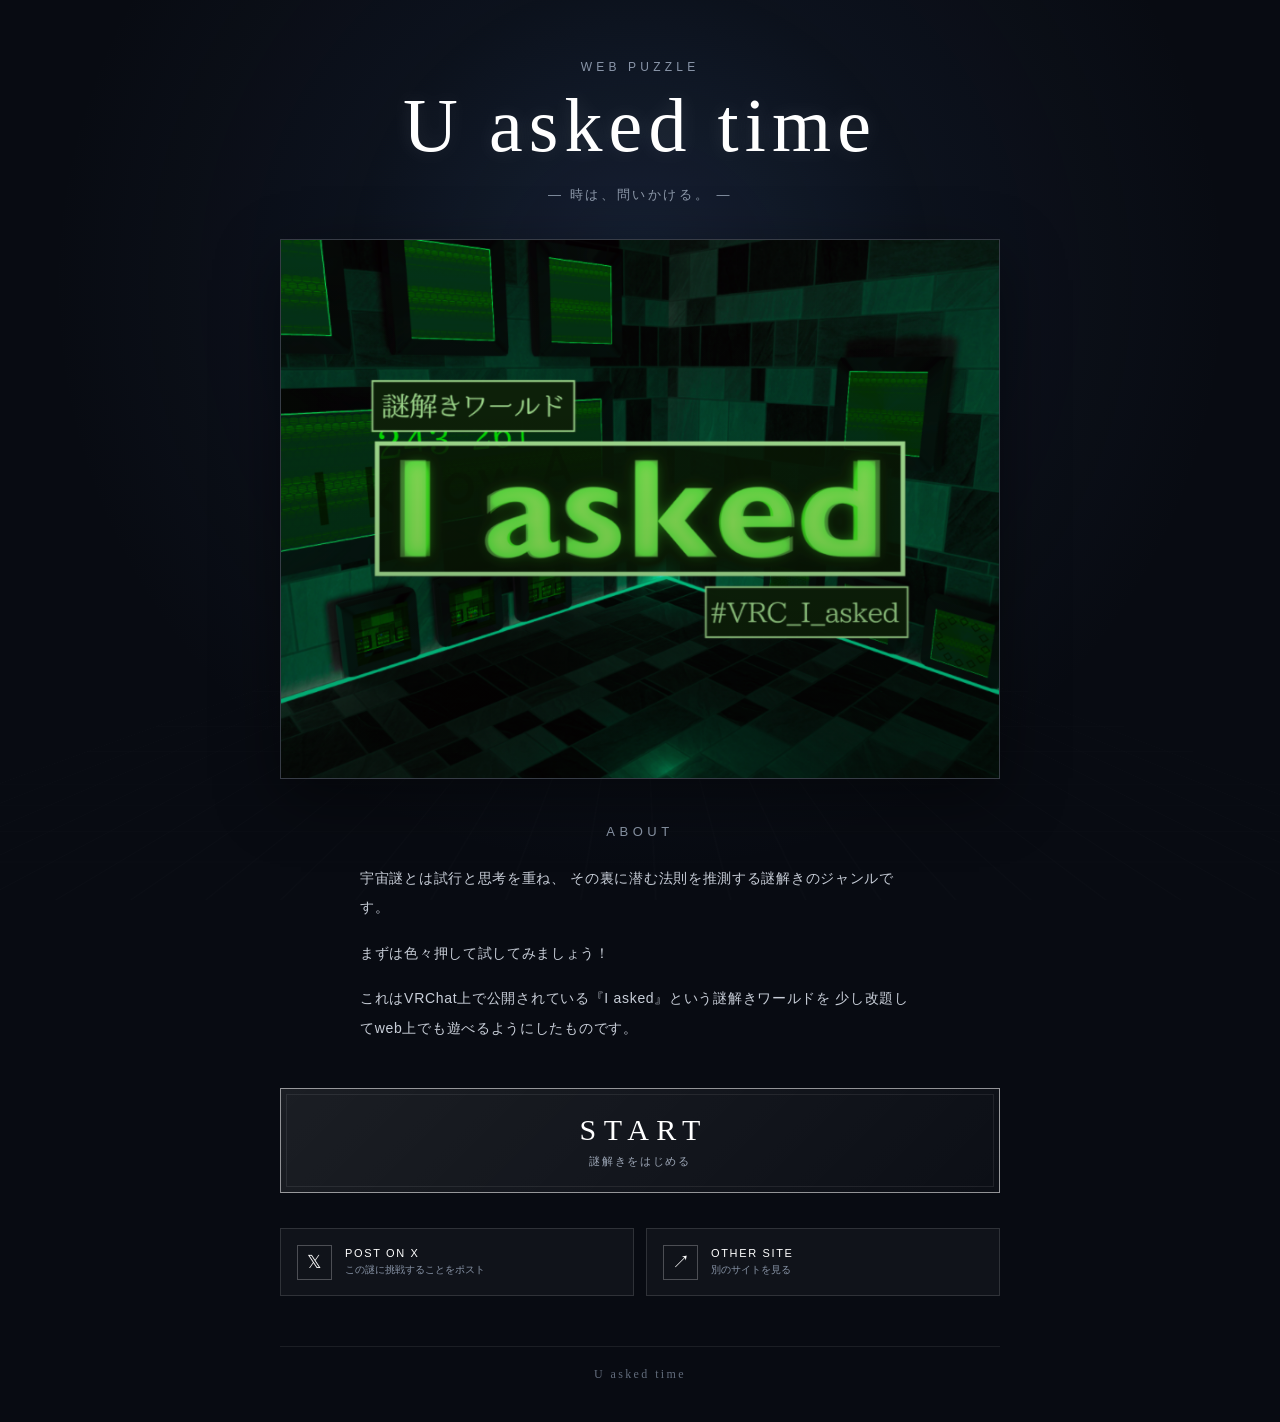
==== index.html @ 1a09ae26 "Add files via upload" ====
<!DOCTYPE html>
<html lang="ja">

<head>
    <meta charset="UTF-8">
    <meta name="viewport" content="width=device-width, initial-scale=1.0">

    <title>U asked time</title>

    <link rel="stylesheet" href="css/start.css">
</head>

<body>

    <!-- ============================================================
         START SCREEN
         ============================================================ -->

    <main class="start-screen">

        <!-- 背景の装飾 -->
        <div class="background-grid"></div>
        <div class="background-glow"></div>


        <!-- ========================================================
             メインコンテンツ
             ======================================================== -->

        <section class="start-container">


            <!-- ----------------------------------------------------
                 タイトル
                 ---------------------------------------------------- -->

            <header class="title-area">

                <p class="title-sub">
                    WEB PUZZLE
                </p>

                <h1>
                    U asked time
                </h1>

                <p class="title-line">
                    — 時は、問いかける。 —
                </p>

            </header>


            <!-- ----------------------------------------------------
                 メイン画像
                 ---------------------------------------------------- -->

            <div class="main-image">

                <img
                    src="images/title.png"
                    alt="U asked time メインビジュアル"
                >

            </div>


            <!-- ----------------------------------------------------
                 説明
                 ---------------------------------------------------- -->

            <section class="description">

                <h2>
                    ABOUT
                </h2>


                <p>
                    宇宙謎とは試行と思考を重ね、
                    その裏に潜む法則を推測する謎解きのジャンルです。
                </p>

                <p>
                    まずは色々押して試してみましょう！
                </p>
                <p>
                    これはVRChat上で公開されている『I asked』という謎解きワールドを
                    少し改題してweb上でも遊べるようにしたものです。
                </p>

            </section>


            <!-- ----------------------------------------------------
                 START BUTTON
                 ---------------------------------------------------- -->

            <section class="start-area">

                <a
                    class="start-button"
                    href="game.html"
                >
                    <span class="start-button-main">
                        START
                    </span>

                    <span class="start-button-sub">
                        謎解きをはじめる
                    </span>

                </a>

            </section>


            <!-- ----------------------------------------------------
                 SNS / LINKS
                 ---------------------------------------------------- -->

            <section class="links-area">

                <!-- X -->
                <a
                    class="link-button x-button"
                    href="https://twitter.com/intent/tweet?text=%E3%80%8CU%20asked%20time%E3%80%8D%E3%81%AB%E6%8C%91%E6%88%A6%E3%81%97%E3%81%BE%E3%81%99%EF%BC%81%0A%23Uaskedtime"
                    target="_blank"
                    rel="noopener noreferrer"
                >
                    <span class="link-icon">𝕏</span>

                    <span>
                        <strong>POST ON X</strong>
                        <small>この謎に挑戦することをポスト</small>
                    </span>

                </a>


                <!-- 別サイト -->
                <a
                    class="link-button external-button"
                    href="https://yuarika.github.io/"
                    target="_blank"
                    rel="noopener noreferrer"
                >
                    <span class="link-icon">↗</span>

                    <span>
                        <strong>OTHER SITE</strong>
                        <small>別のサイトを見る</small>
                    </span>

                </a>

            </section>


            <!-- ----------------------------------------------------
                 FOOTER
                 ---------------------------------------------------- -->

            <footer class="start-footer">

                <p>
                    U asked time
                </p>

            </footer>

        </section>

    </main>


</body>
</html>
---- css/start.css ----
/* ============================================================
   U asked time
   START SCREEN
   ============================================================ */


/* ============================================================
   基本設定
   ============================================================ */

* {
    box-sizing: border-box;
}

html,
body {
    margin: 0;
    padding: 0;

    width: 100%;
    min-height: 100%;

    font-family:
        "Noto Sans JP",
        "Yu Gothic",
        "Hiragino Kaku Gothic ProN",
        sans-serif;

    background: #080b12;
    color: #ffffff;
}


body {
    min-height: 100vh;
}


/* ============================================================
   START SCREEN
   ============================================================ */

.start-screen {

    position: relative;

    min-height: 100vh;

    overflow: hidden;

    display: flex;
    justify-content: center;

    padding: 60px 20px 40px;

    background:
        radial-gradient(
            circle at 50% 20%,
            rgba(60, 90, 140, 0.18),
            transparent 45%
        ),
        #080b12;
}


/* ============================================================
   背景グリッド
   ============================================================ */

.background-grid {

    position: fixed;

    inset: 0;

    pointer-events: none;

    opacity: 0.12;

    background-image:
        linear-gradient(
            rgba(255,255,255,0.08) 1px,
            transparent 1px
        ),
        linear-gradient(
            90deg,
            rgba(255,255,255,0.08) 1px,
            transparent 1px
        );

    background-size: 50px 50px;

    transform:
        perspective(500px)
        rotateX(55deg)
        scale(1.5);

    transform-origin: center bottom;
}


/* ============================================================
   背景グロー
   ============================================================ */

.background-glow {

    position: fixed;

    width: 600px;
    height: 600px;

    left: 50%;
    top: 30%;

    transform: translate(-50%, -50%);

    border-radius: 50%;

    background:
        radial-gradient(
            circle,
            rgba(80, 130, 200, 0.08),
            transparent 70%
        );

    pointer-events: none;
}


/* ============================================================
   コンテナ
   ============================================================ */

.start-container {

    position: relative;

    z-index: 1;

    width: 100%;
    max-width: 720px;

    margin: auto;

    text-align: center;
}


/* ============================================================
   TITLE
   ============================================================ */

.title-area {

    margin-bottom: 35px;
}


.title-sub {

    margin: 0 0 10px;

    font-size: 12px;

    letter-spacing: 0.35em;

    color: #8995a8;
}


.title-area h1 {

    margin: 0;

    font-family:
        "Times New Roman",
        "Yu Mincho",
        "Hiragino Mincho ProN",
        serif;

    font-size: clamp(42px, 9vw, 76px);

    font-weight: 400;

    letter-spacing: 0.08em;

    line-height: 1.1;

    color: #ffffff;

    text-shadow:
        0 0 20px rgba(255,255,255,0.12);
}


.title-line {

    margin: 18px 0 0;

    font-size: 13px;

    letter-spacing: 0.2em;

    color: #8d99aa;
}


/* ============================================================
   MAIN IMAGE
   ============================================================ */

.main-image {

    position: relative;

    width: 100%;

    margin: 0 auto 45px;

    overflow: hidden;

    border: 1px solid rgba(255,255,255,0.16);

    background: #111722;

    box-shadow:
        0 20px 60px rgba(0,0,0,0.45);
}


.main-image::after {

    content: "";

    position: absolute;

    inset: 0;

    pointer-events: none;

    background:
        linear-gradient(
            180deg,
            rgba(0,0,0,0.05),
            rgba(0,0,0,0.35)
        );
}


.main-image img {

    display: block;

    width: 100%;

    height: auto;

    min-height: 260px;

    object-fit: cover;
}


/* ============================================================
   DESCRIPTION
   ============================================================ */

.description {

    max-width: 600px;

    margin: 0 auto 45px;

    padding: 0 20px;

    text-align: left;
}


.description h2 {

    margin: 0 0 25px;

    text-align: center;

    font-size: 13px;

    font-weight: 500;

    letter-spacing: 0.35em;

    color: #8d99aa;
}


.description p {

    margin: 0 0 16px;

    font-size: 14px;

    line-height: 2.1;

    letter-spacing: 0.05em;

    color: #c8ced8;
}


.description p:last-child {

    margin-bottom: 0;
}


/* ============================================================
   START AREA
   ============================================================ */

.start-area {

    margin-bottom: 35px;
}


/* ============================================================
   START BUTTON
   ============================================================ */

.start-button {

    position: relative;

    display: flex;

    flex-direction: column;

    align-items: center;
    justify-content: center;

    width: 100%;

    min-height: 105px;

    padding: 20px;

    text-decoration: none;

    border: 1px solid rgba(255,255,255,0.55);

    background:
        linear-gradient(
            135deg,
            rgba(255,255,255,0.08),
            rgba(255,255,255,0.02)
        );

    color: #ffffff;

    transition:
        background 0.25s ease,
        border-color 0.25s ease,
        transform 0.25s ease,
        box-shadow 0.25s ease;
}


.start-button::before {

    content: "";

    position: absolute;

    inset: 5px;

    border: 1px solid rgba(255,255,255,0.08);

    pointer-events: none;
}


.start-button:hover {

    transform: translateY(-3px);

    border-color: #ffffff;

    background:
        linear-gradient(
            135deg,
            rgba(255,255,255,0.14),
            rgba(255,255,255,0.04)
        );

    box-shadow:
        0 10px 35px rgba(0,0,0,0.35);
}


.start-button:active {

    transform: translateY(0);
}


.start-button-main {

    font-family:
        "Times New Roman",
        serif;

    font-size: 30px;

    letter-spacing: 0.25em;

    margin-left: 0.25em;
}


.start-button-sub {

    margin-top: 7px;

    font-size: 11px;

    letter-spacing: 0.15em;

    color: #9da7b7;
}


/* ============================================================
   LINKS
   ============================================================ */

.links-area {

    display: grid;

    grid-template-columns: 1fr 1fr;

    gap: 12px;

    width: 100%;
}


/* ============================================================
   LINK BUTTON
   ============================================================ */

.link-button {

    display: flex;

    align-items: center;

    gap: 13px;

    min-height: 68px;

    padding: 12px 16px;

    text-decoration: none;

    text-align: left;

    border: 1px solid rgba(255,255,255,0.13);

    background: rgba(255,255,255,0.035);

    color: #ffffff;

    transition:
        background 0.2s ease,
        border-color 0.2s ease,
        transform 0.2s ease;
}


.link-button:hover {

    transform: translateY(-2px);

    background: rgba(255,255,255,0.07);

    border-color: rgba(255,255,255,0.35);
}


/* ============================================================
   LINK ICON
   ============================================================ */

.link-icon {

    display: flex;

    align-items: center;
    justify-content: center;

    flex-shrink: 0;

    width: 35px;
    height: 35px;

    border: 1px solid rgba(255,255,255,0.25);

    font-size: 18px;

    color: #ffffff;
}


/* ============================================================
   LINK TEXT
   ============================================================ */

.link-button strong {

    display: block;

    margin-bottom: 4px;

    font-size: 11px;

    font-weight: 500;

    letter-spacing: 0.15em;
}


.link-button small {

    display: block;

    font-size: 10px;

    color: #8995a8;

    line-height: 1.4;
}


/* ============================================================
   FOOTER
   ============================================================ */

.start-footer {

    margin-top: 50px;

    padding-top: 20px;

    border-top: 1px solid rgba(255,255,255,0.08);
}


.start-footer p {

    margin: 0;

    font-family:
        "Times New Roman",
        serif;

    font-size: 12px;

    letter-spacing: 0.2em;

    color: #626c7c;
}


/* ============================================================
   MOBILE
   ============================================================ */

@media (max-width: 600px) {

    .start-screen {

        padding:
            40px 15px 30px;
    }


    .title-area {

        margin-bottom: 25px;
    }


    .title-area h1 {

        font-size: 42px;

        letter-spacing: 0.04em;
    }


    .title-line {

        font-size: 11px;

        letter-spacing: 0.12em;
    }


    .main-image {

        margin-bottom: 35px;
    }


    .main-image img {

        min-height: 200px;
    }


    .description {

        padding: 0 10px;

        margin-bottom: 35px;
    }


    .description p {

        font-size: 13px;

        line-height: 1.9;
    }


    .start-button {

        min-height: 95px;
    }


    .links-area {

        grid-template-columns: 1fr;

        gap: 10px;
    }

}
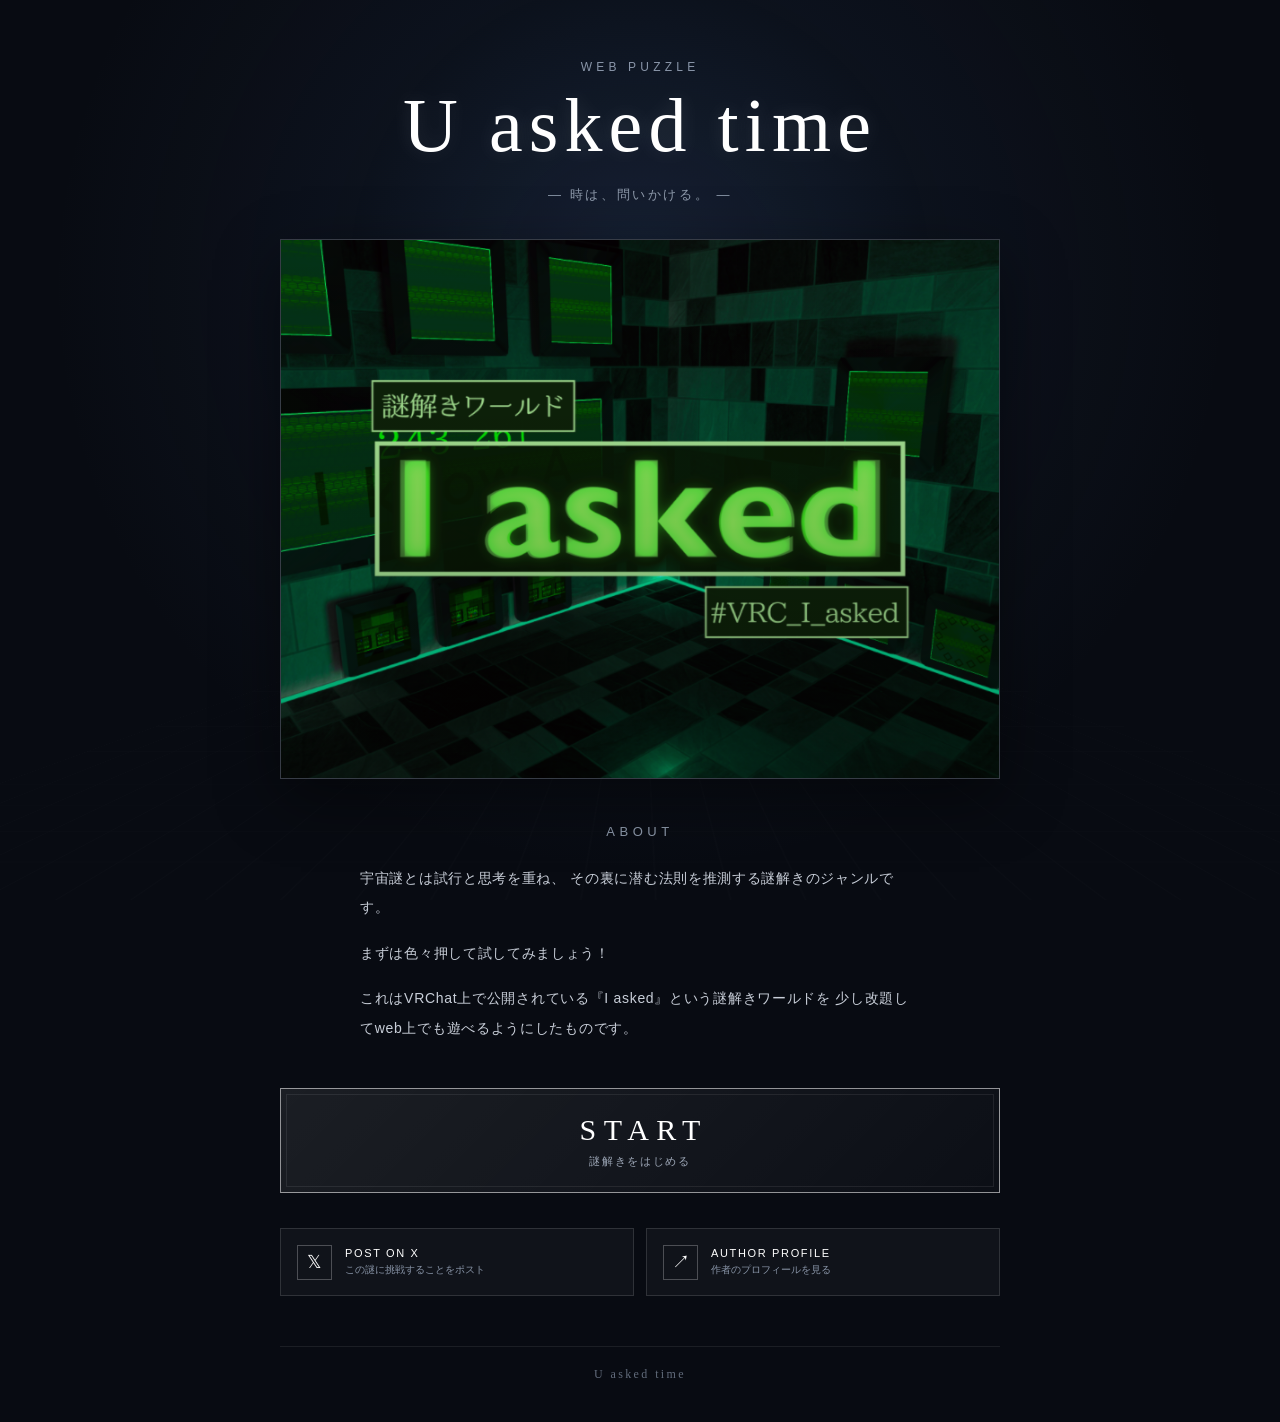
==== commit a0d20d5d: "Update index.html" ====
--- a/index.html
+++ b/index.html
@@ -1,3 +1,4 @@
+
 <!DOCTYPE html>
 <html lang="ja">
 
@@ -84,6 +85,7 @@
                 <p>
                     まずは色々押して試してみましょう！
                 </p>
+
                 <p>
                     これはVRChat上で公開されている『I asked』という謎解きワールドを
                     少し改題してweb上でも遊べるようにしたものです。
@@ -121,38 +123,56 @@
 
             <section class="links-area">
 
+
                 <!-- X -->
                 <a
                     class="link-button x-button"
-                    href="https://twitter.com/intent/tweet?text=%E3%80%8CU%20asked%20time%E3%80%8D%E3%81%AB%E6%8C%91%E6%88%A6%E3%81%97%E3%81%BE%E3%81%99%EF%BC%81%0A%23Uaskedtime"
+                    href="https://twitter.com/intent/tweet?text=%23%E5%AE%87%E5%AE%99%E8%AC%8E%20%23U_asked%0A%E5%AE%87%E5%AE%99%E8%AC%8E%E3%80%8CU%20asked%20time%E3%80%8D%E3%81%AB%E6%8C%91%E6%88%A6%E3%81%97%E3%81%BE%E3%81%99%EF%BC%81%0Ahttps%3A%2F%2Fyuarika.github.io%2FI_asked_Web%2F"
                     target="_blank"
                     rel="noopener noreferrer"
                 >
-                    <span class="link-icon">𝕏</span>
+
+                    <span class="link-icon">
+                        𝕏
+                    </span>
 
                     <span>
-                        <strong>POST ON X</strong>
-                        <small>この謎に挑戦することをポスト</small>
+                        <strong>
+                            POST ON X
+                        </strong>
+
+                        <small>
+                            この謎に挑戦することをポスト
+                        </small>
                     </span>
 
                 </a>
 
 
-                <!-- 別サイト -->
+                <!-- 作者プロフィール -->
                 <a
                     class="link-button external-button"
-                    href="https://yuarika.github.io/"
+                    href="https://yuarika.github.io/Yuarika_Profile/"
                     target="_blank"
                     rel="noopener noreferrer"
                 >
-                    <span class="link-icon">↗</span>
+
+                    <span class="link-icon">
+                        ↗
+                    </span>
 
                     <span>
-                        <strong>OTHER SITE</strong>
-                        <small>別のサイトを見る</small>
+                        <strong>
+                            AUTHOR PROFILE
+                        </strong>
+
+                        <small>
+                            作者のプロフィールを見る
+                        </small>
                     </span>
 
                 </a>
+
 
             </section>
 
@@ -175,4 +195,4 @@
 
 
 </body>
-</html>+</html>
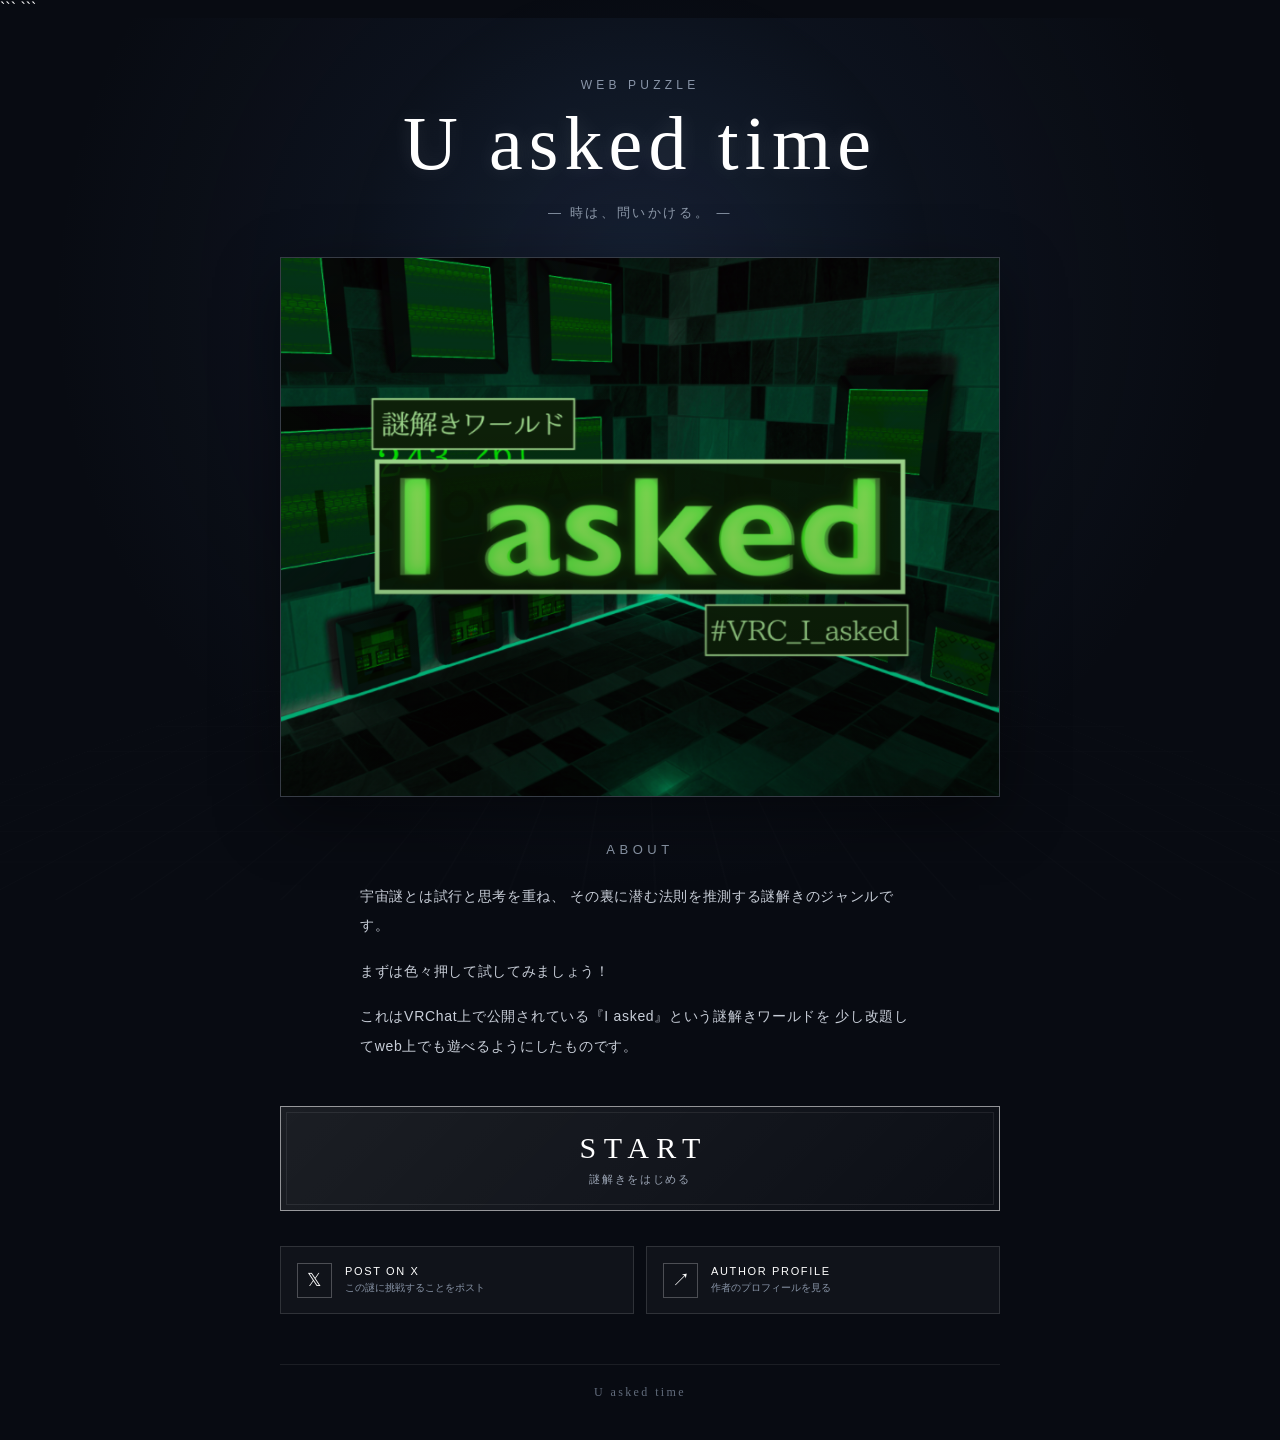
==== commit 77b0a3c3: "Update index.html" ====
--- a/index.html
+++ b/index.html
@@ -1,198 +1,274 @@
-
 <!DOCTYPE html>
+
 <html lang="ja">
 
 <head>
     <meta charset="UTF-8">
     <meta name="viewport" content="width=device-width, initial-scale=1.0">
 
-    <title>U asked time</title>
-
-    <link rel="stylesheet" href="css/start.css">
+<title>U asked time</title>
+
+<!-- ============================================================
+     SEO
+     ============================================================ -->
+
+<meta
+    name="description"
+    content="宇宙謎「U asked time」― 時は、問いかける。"
+>
+
+<!-- ============================================================
+     OGP
+     Xなどでリンクを共有したときに表示される情報
+     ============================================================ -->
+
+<meta property="og:type" content="website">
+
+<meta
+    property="og:title"
+    content="U asked time"
+>
+
+<meta
+    property="og:description"
+    content="宇宙謎「U asked time」に挑戦しよう。"
+>
+
+<meta
+    property="og:url"
+    content="https://yuarika.github.io/I_asked_Web/"
+>
+
+<meta
+    property="og:image"
+    content="https://yuarika.github.io/I_asked_Web/images/title.png"
+>
+
+<!-- ============================================================
+     X Card
+     ============================================================ -->
+
+<meta
+    name="twitter:card"
+    content="summary_large_image"
+>
+
+<meta
+    name="twitter:title"
+    content="U asked time"
+>
+
+<meta
+    name="twitter:description"
+    content="宇宙謎「U asked time」に挑戦しよう。"
+>
+
+<meta
+    name="twitter:image"
+    content="https://yuarika.github.io/I_asked_Web/images/title.png"
+>
+
+<!-- ============================================================
+     CSS
+     ============================================================ -->
+
+<link rel="stylesheet" href="css/start.css">
+```
+
 </head>
 
 <body>
 
-    <!-- ============================================================
-         START SCREEN
-         ============================================================ -->
-
-    <main class="start-screen">
-
-        <!-- 背景の装飾 -->
-        <div class="background-grid"></div>
-        <div class="background-glow"></div>
-
-
-        <!-- ========================================================
-             メインコンテンツ
-             ======================================================== -->
-
-        <section class="start-container">
-
-
-            <!-- ----------------------------------------------------
-                 タイトル
-                 ---------------------------------------------------- -->
-
-            <header class="title-area">
-
-                <p class="title-sub">
-                    WEB PUZZLE
-                </p>
-
-                <h1>
-                    U asked time
-                </h1>
-
-                <p class="title-line">
-                    — 時は、問いかける。 —
-                </p>
-
-            </header>
-
-
-            <!-- ----------------------------------------------------
-                 メイン画像
-                 ---------------------------------------------------- -->
-
-            <div class="main-image">
-
-                <img
-                    src="images/title.png"
-                    alt="U asked time メインビジュアル"
-                >
-
-            </div>
-
-
-            <!-- ----------------------------------------------------
-                 説明
-                 ---------------------------------------------------- -->
-
-            <section class="description">
-
-                <h2>
-                    ABOUT
-                </h2>
-
-
-                <p>
-                    宇宙謎とは試行と思考を重ね、
-                    その裏に潜む法則を推測する謎解きのジャンルです。
-                </p>
-
-                <p>
-                    まずは色々押して試してみましょう！
-                </p>
-
-                <p>
-                    これはVRChat上で公開されている『I asked』という謎解きワールドを
-                    少し改題してweb上でも遊べるようにしたものです。
-                </p>
-
-            </section>
-
-
-            <!-- ----------------------------------------------------
-                 START BUTTON
-                 ---------------------------------------------------- -->
-
-            <section class="start-area">
-
-                <a
-                    class="start-button"
-                    href="game.html"
-                >
-                    <span class="start-button-main">
-                        START
-                    </span>
-
-                    <span class="start-button-sub">
-                        謎解きをはじめる
-                    </span>
-
-                </a>
-
-            </section>
-
-
-            <!-- ----------------------------------------------------
-                 SNS / LINKS
-                 ---------------------------------------------------- -->
-
-            <section class="links-area">
-
-
-                <!-- X -->
-                <a
-                    class="link-button x-button"
-                    href="https://twitter.com/intent/tweet?text=%23%E5%AE%87%E5%AE%99%E8%AC%8E%20%23U_asked%0A%E5%AE%87%E5%AE%99%E8%AC%8E%E3%80%8CU%20asked%20time%E3%80%8D%E3%81%AB%E6%8C%91%E6%88%A6%E3%81%97%E3%81%BE%E3%81%99%EF%BC%81%0Ahttps%3A%2F%2Fyuarika.github.io%2FI_asked_Web%2F"
-                    target="_blank"
-                    rel="noopener noreferrer"
-                >
-
-                    <span class="link-icon">
-                        𝕏
-                    </span>
-
-                    <span>
-                        <strong>
-                            POST ON X
-                        </strong>
-
-                        <small>
-                            この謎に挑戦することをポスト
-                        </small>
-                    </span>
-
-                </a>
-
-
-                <!-- 作者プロフィール -->
-                <a
-                    class="link-button external-button"
-                    href="https://yuarika.github.io/Yuarika_Profile/"
-                    target="_blank"
-                    rel="noopener noreferrer"
-                >
-
-                    <span class="link-icon">
-                        ↗
-                    </span>
-
-                    <span>
-                        <strong>
-                            AUTHOR PROFILE
-                        </strong>
-
-                        <small>
-                            作者のプロフィールを見る
-                        </small>
-                    </span>
-
-                </a>
-
-
-            </section>
-
-
-            <!-- ----------------------------------------------------
-                 FOOTER
-                 ---------------------------------------------------- -->
-
-            <footer class="start-footer">
-
-                <p>
-                    U asked time
-                </p>
-
-            </footer>
+```
+<!-- ============================================================
+     START SCREEN
+     ============================================================ -->
+
+<main class="start-screen">
+
+    <!-- 背景の装飾 -->
+    <div class="background-grid"></div>
+    <div class="background-glow"></div>
+
+
+    <!-- ========================================================
+         START CONTENT
+         ======================================================== -->
+
+    <section class="start-container">
+
+
+        <!-- ====================================================
+             TITLE
+             ==================================================== -->
+
+        <header class="title-area">
+
+            <p class="title-sub">
+                WEB PUZZLE
+            </p>
+
+            <h1>
+                U asked time
+            </h1>
+
+            <p class="title-line">
+                — 時は、問いかける。 —
+            </p>
+
+        </header>
+
+
+        <!-- ====================================================
+             MAIN IMAGE
+             ==================================================== -->
+
+        <div class="main-image">
+
+            <img
+                src="images/title.png"
+                alt="U asked time メインビジュアル"
+            >
+
+        </div>
+
+
+        <!-- ====================================================
+             ABOUT
+             ==================================================== -->
+
+        <section class="description">
+
+            <h2>
+                ABOUT
+            </h2>
+
+            <p>
+                宇宙謎とは試行と思考を重ね、
+                その裏に潜む法則を推測する謎解きのジャンルです。
+            </p>
+
+            <p>
+                まずは色々押して試してみましょう！
+            </p>
+
+            <p>
+                これはVRChat上で公開されている『I asked』という謎解きワールドを
+                少し改題してweb上でも遊べるようにしたものです。
+            </p>
 
         </section>
 
-    </main>
-
-
+
+        <!-- ====================================================
+             START BUTTON
+             ==================================================== -->
+
+        <section class="start-area">
+
+            <a
+                class="start-button"
+                href="game.html"
+            >
+
+                <span class="start-button-main">
+                    START
+                </span>
+
+                <span class="start-button-sub">
+                    謎解きをはじめる
+                </span>
+
+            </a>
+
+        </section>
+
+
+        <!-- ====================================================
+             EXTERNAL LINKS
+             ==================================================== -->
+
+        <section class="links-area">
+
+
+            <!-- =================================================
+                 X POST
+                 ================================================= -->
+
+            <a
+                class="link-button x-button"
+                href="https://twitter.com/intent/tweet?text=%23%E5%AE%87%E5%AE%99%E8%AC%8E%20%23U_asked%0A%E5%AE%87%E5%AE%99%E8%AC%8E%E3%80%8CU%20asked%20time%E3%80%8D%E3%81%AB%E6%8C%91%E6%88%A6%E3%81%97%E3%81%BE%E3%81%99%EF%BC%81&url=https%3A%2F%2Fyuarika.github.io%2FI_asked_Web%2F"
+                target="_blank"
+                rel="noopener noreferrer"
+            >
+
+                <span class="link-icon">
+                    𝕏
+                </span>
+
+                <span>
+
+                    <strong>
+                        POST ON X
+                    </strong>
+
+                    <small>
+                        この謎に挑戦することをポスト
+                    </small>
+
+                </span>
+
+            </a>
+
+
+            <!-- =================================================
+                 AUTHOR PROFILE
+                 ================================================= -->
+
+            <a
+                class="link-button external-button"
+                href="https://yuarika.github.io/Yuarika_Profile/"
+                target="_blank"
+                rel="noopener noreferrer"
+            >
+
+                <span class="link-icon">
+                    ↗
+                </span>
+
+                <span>
+
+                    <strong>
+                        AUTHOR PROFILE
+                    </strong>
+
+                    <small>
+                        作者のプロフィールを見る
+                    </small>
+
+                </span>
+
+            </a>
+
+        </section>
+
+
+        <!-- ====================================================
+             FOOTER
+             ==================================================== -->
+
+        <footer class="start-footer">
+
+            <p>
+                U asked time
+            </p>
+
+        </footer>
+
+
+    </section>
+
+</main>
 </body>
+
 </html>
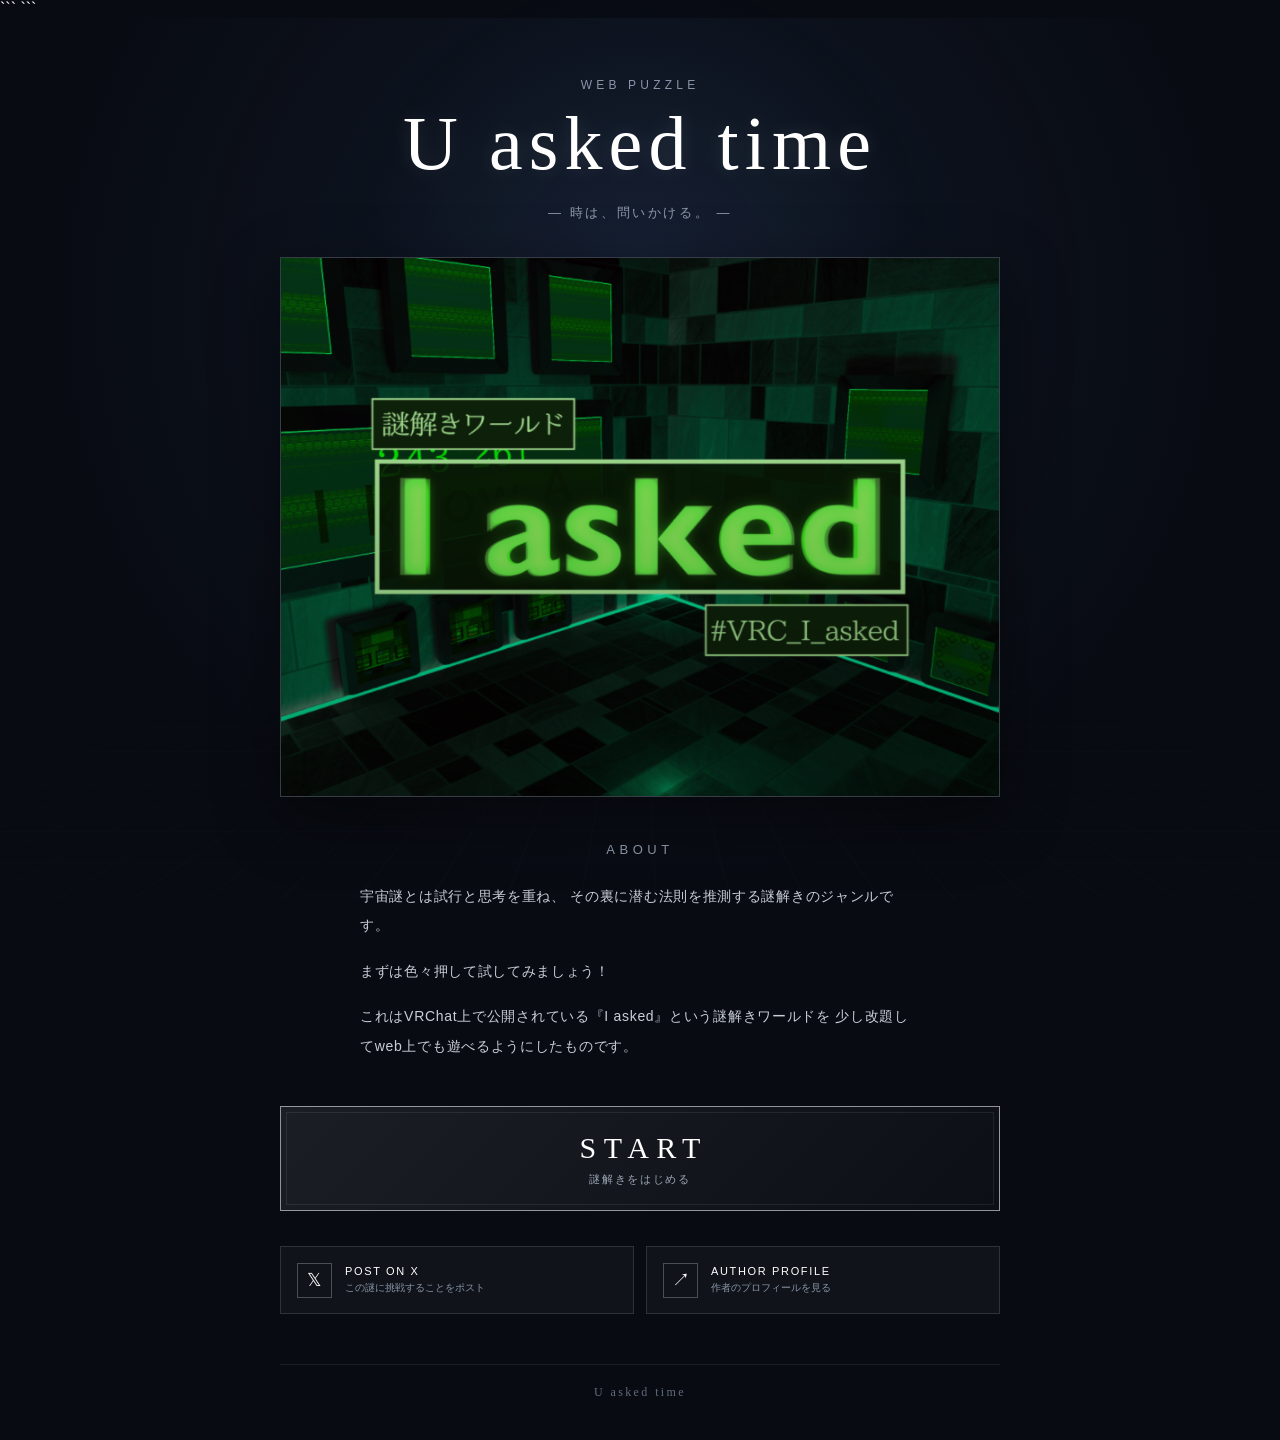
==== commit 79f1d3f3: "Update index.html" ====
--- a/index.html
+++ b/index.html
@@ -33,15 +33,11 @@
     property="og:description"
     content="宇宙謎「U asked time」に挑戦しよう。"
 >
-
-<meta
-    property="og:url"
-    content="https://yuarika.github.io/I_asked_Web/"
->
+<meta property="og:url" content="https://yuarika.github.io/U_asked_time/">
 
 <meta
     property="og:image"
-    content="https://yuarika.github.io/I_asked_Web/images/title.png"
+    content="https://yuarika.github.io/U_asked_time/images/title.png"
 >
 
 <!-- ============================================================
@@ -65,7 +61,7 @@
 
 <meta
     name="twitter:image"
-    content="https://yuarika.github.io/I_asked_Web/images/title.png"
+    content="https://yuarika.github.io/U_asked_time/images/title.png"
 >
 
 <!-- ============================================================
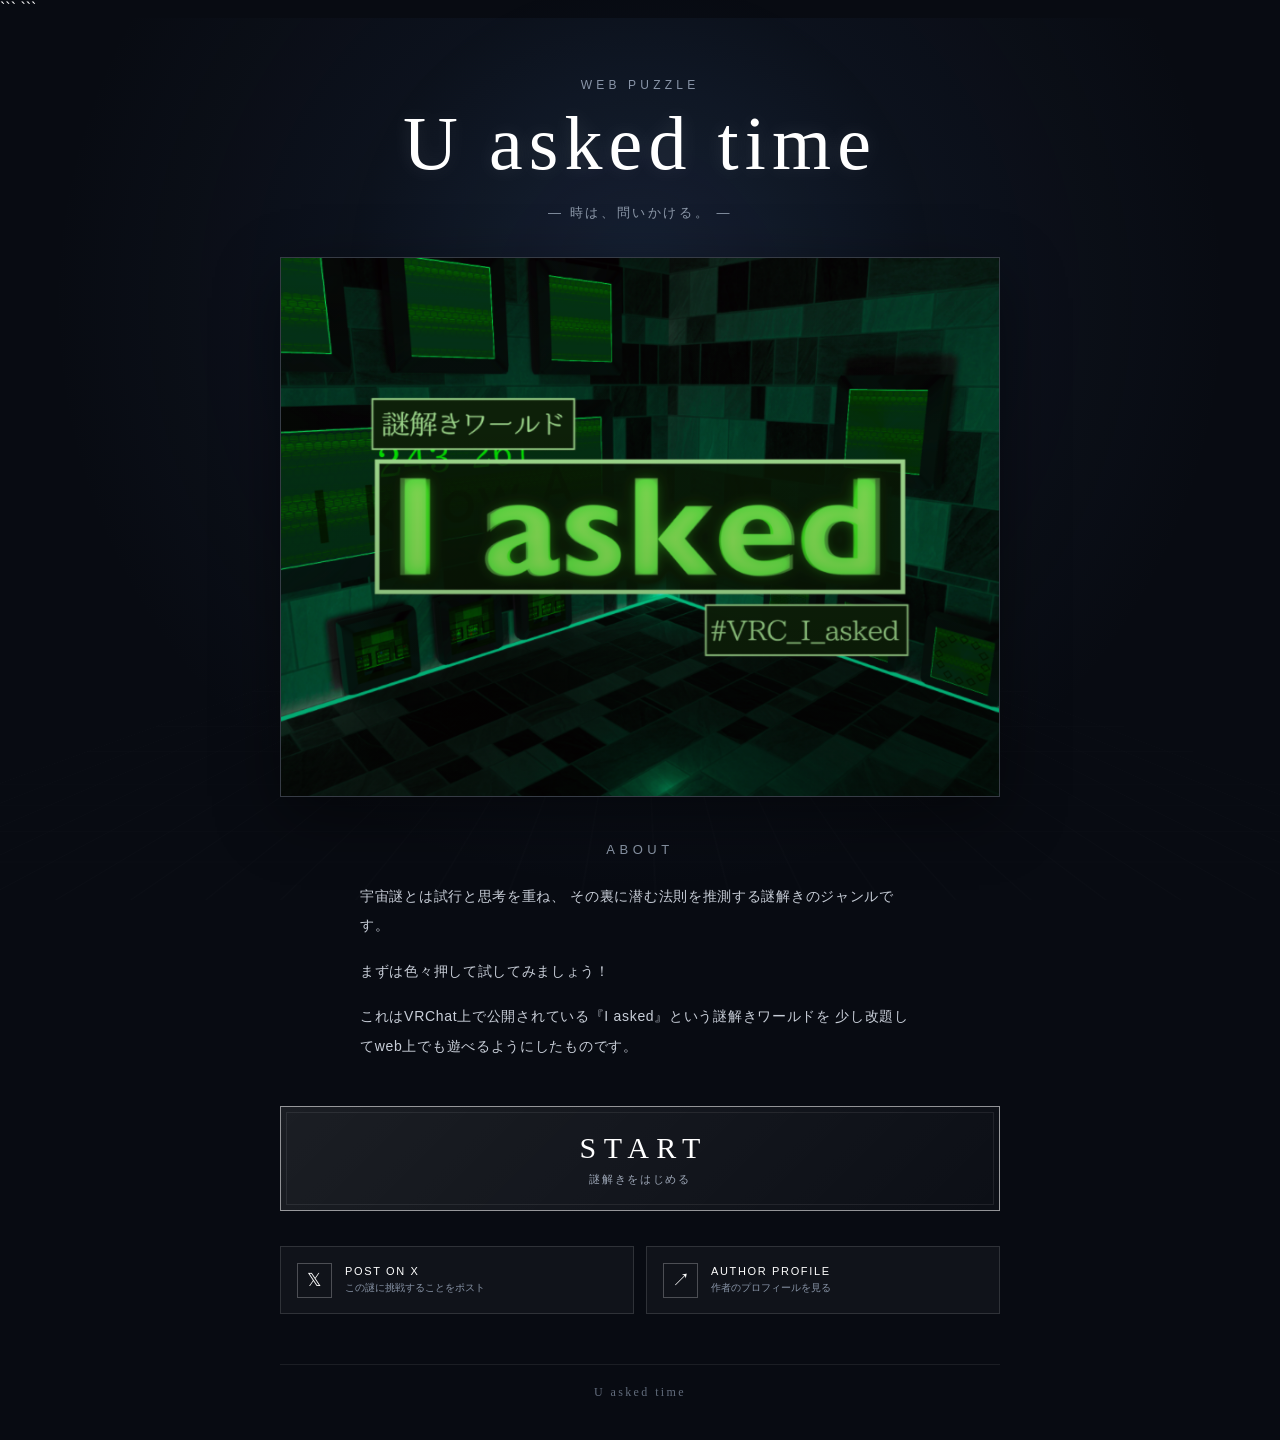
==== commit bd9e473d: "Update index.html" ====
--- a/index.html
+++ b/index.html
@@ -19,7 +19,6 @@
 
 <!-- ============================================================
      OGP
-     Xなどでリンクを共有したときに表示される情報
      ============================================================ -->
 
 <meta property="og:type" content="website">
@@ -33,7 +32,11 @@
     property="og:description"
     content="宇宙謎「U asked time」に挑戦しよう。"
 >
-<meta property="og:url" content="https://yuarika.github.io/U_asked_time/">
+
+<meta
+    property="og:url"
+    content="https://yuarika.github.io/U_asked_time/"
+>
 
 <meta
     property="og:image"
@@ -41,7 +44,7 @@
 >
 
 <!-- ============================================================
-     X Card
+     X / Twitter Card
      ============================================================ -->
 
 <meta
@@ -181,7 +184,7 @@
 
 
         <!-- ====================================================
-             EXTERNAL LINKS
+             LINKS
              ==================================================== -->
 
         <section class="links-area">
@@ -193,7 +196,7 @@
 
             <a
                 class="link-button x-button"
-                href="https://twitter.com/intent/tweet?text=%23%E5%AE%87%E5%AE%99%E8%AC%8E%20%23U_asked%0A%E5%AE%87%E5%AE%99%E8%AC%8E%E3%80%8CU%20asked%20time%E3%80%8D%E3%81%AB%E6%8C%91%E6%88%A6%E3%81%97%E3%81%BE%E3%81%99%EF%BC%81&url=https%3A%2F%2Fyuarika.github.io%2FI_asked_Web%2F"
+                href="https://twitter.com/intent/tweet?text=%23%E5%AE%87%E5%AE%99%E8%AC%8E%20%23U_asked%0A%E5%AE%87%E5%AE%99%E8%AC%8E%E3%80%8CU%20asked%20time%E3%80%8D%E3%81%AB%E6%8C%91%E6%88%A6%E3%81%97%E3%81%BE%E3%81%99%EF%BC%81&url=https%3A%2F%2Fyuarika.github.io%2FU_asked_time%2F"
                 target="_blank"
                 rel="noopener noreferrer"
             >
@@ -265,6 +268,7 @@
     </section>
 
 </main>
+
 </body>
 
 </html>
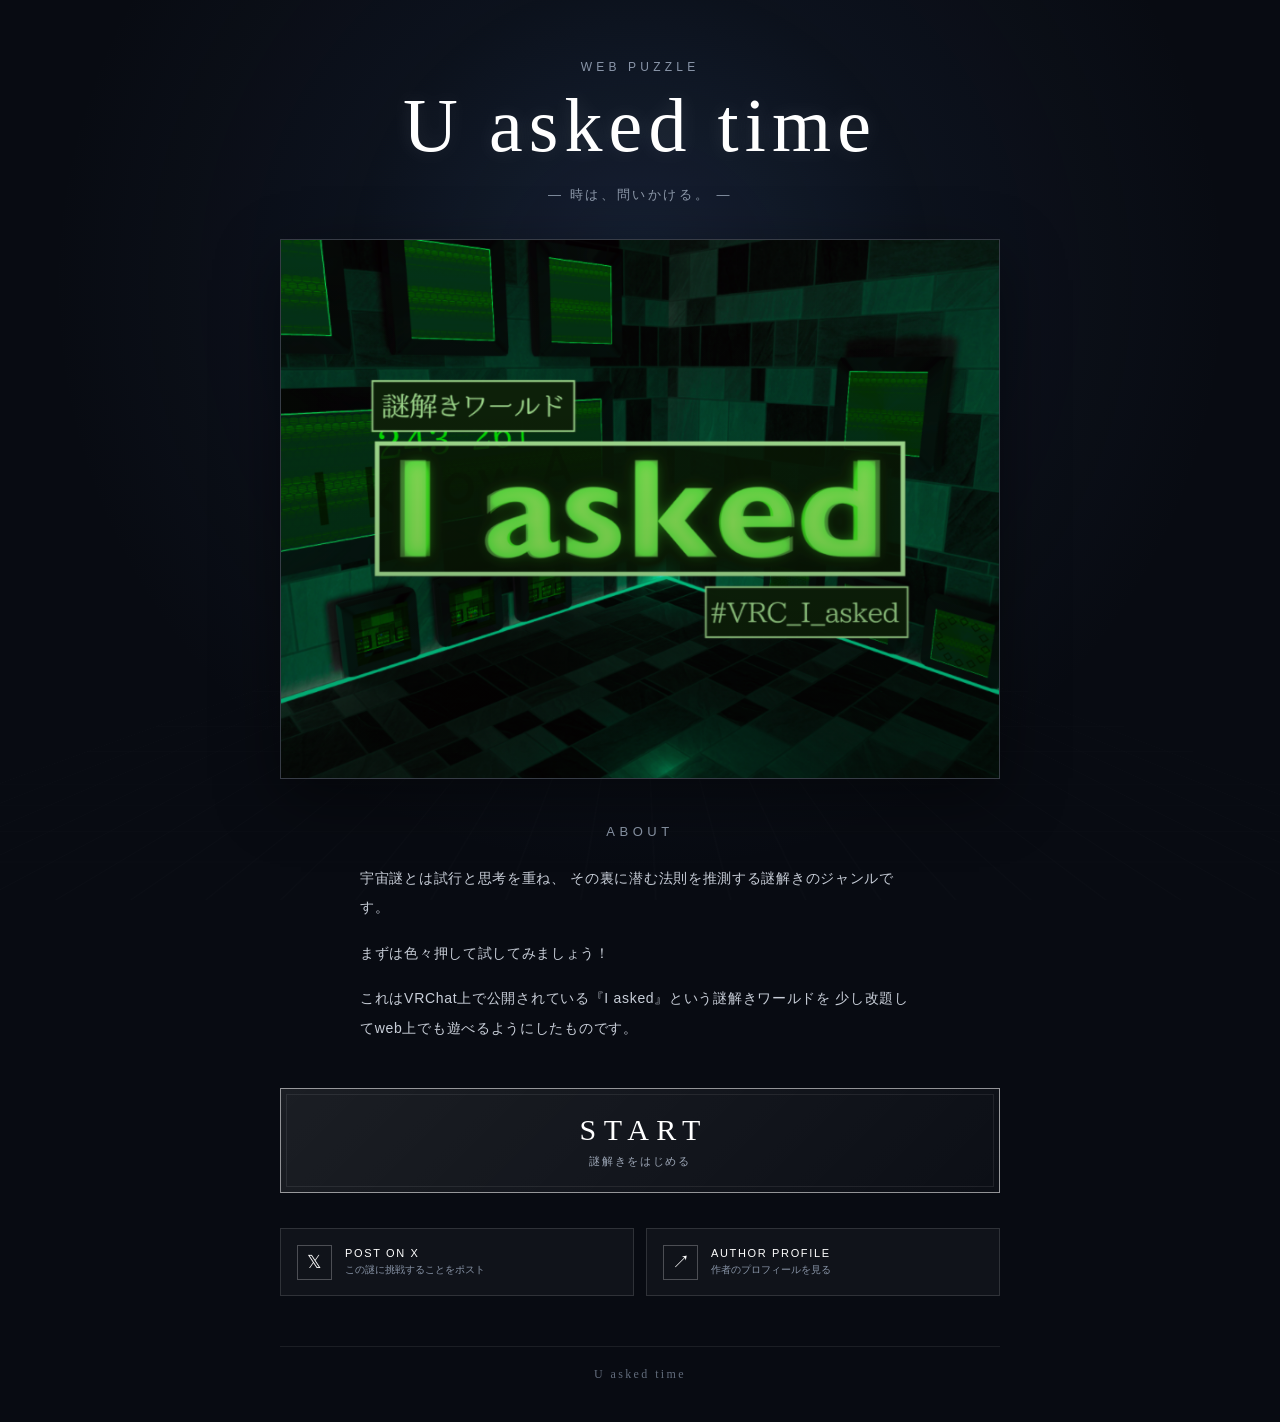
==== commit 45aa5872: "Update index.html" ====
--- a/index.html
+++ b/index.html
@@ -1,274 +1,261 @@
 <!DOCTYPE html>
-
 <html lang="ja">
 
 <head>
     <meta charset="UTF-8">
     <meta name="viewport" content="width=device-width, initial-scale=1.0">
 
-<title>U asked time</title>
-
-<!-- ============================================================
-     SEO
-     ============================================================ -->
-
-<meta
-    name="description"
-    content="宇宙謎「U asked time」― 時は、問いかける。"
->
-
-<!-- ============================================================
-     OGP
-     ============================================================ -->
-
-<meta property="og:type" content="website">
-
-<meta
-    property="og:title"
-    content="U asked time"
->
-
-<meta
-    property="og:description"
-    content="宇宙謎「U asked time」に挑戦しよう。"
->
-
-<meta
-    property="og:url"
-    content="https://yuarika.github.io/U_asked_time/"
->
-
-<meta
-    property="og:image"
-    content="https://yuarika.github.io/U_asked_time/images/title.png"
->
-
-<!-- ============================================================
-     X / Twitter Card
-     ============================================================ -->
-
-<meta
-    name="twitter:card"
-    content="summary_large_image"
->
-
-<meta
-    name="twitter:title"
-    content="U asked time"
->
-
-<meta
-    name="twitter:description"
-    content="宇宙謎「U asked time」に挑戦しよう。"
->
-
-<meta
-    name="twitter:image"
-    content="https://yuarika.github.io/U_asked_time/images/title.png"
->
-
-<!-- ============================================================
-     CSS
-     ============================================================ -->
-
-<link rel="stylesheet" href="css/start.css">
-```
+    <title>U asked time</title>
+
+    <!-- ============================================================
+         SEO
+         ============================================================ -->
+
+    <meta
+        name="description"
+        content="宇宙謎「U asked time」― 時は、問いかける。"
+    >
+
+    <!-- ============================================================
+         OGP
+         ============================================================ -->
+
+    <meta property="og:type" content="website">
+
+    <meta
+        property="og:title"
+        content="U asked time"
+    >
+
+    <meta
+        property="og:description"
+        content="宇宙謎「U asked time」に挑戦しよう。"
+    >
+
+    <meta
+        property="og:url"
+        content="https://yuarika.github.io/U_asked_time/"
+    >
+
+    <meta
+        property="og:image"
+        content="https://yuarika.github.io/U_asked_time/images/title.png"
+    >
+
+    <!-- ============================================================
+         X / Twitter Card
+         ============================================================ -->
+
+    <meta
+        name="twitter:card"
+        content="summary_large_image"
+    >
+
+    <meta
+        name="twitter:title"
+        content="U asked time"
+    >
+
+    <meta
+        name="twitter:description"
+        content="宇宙謎「U asked time」に挑戦しよう。"
+    >
+
+    <meta
+        name="twitter:image"
+        content="https://yuarika.github.io/U_asked_time/images/title.png"
+    >
+
+    <!-- ============================================================
+         CSS
+         ============================================================ -->
+
+    <link rel="stylesheet" href="css/start.css">
 
 </head>
 
 <body>
 
-```
-<!-- ============================================================
-     START SCREEN
-     ============================================================ -->
-
-<main class="start-screen">
-
-    <!-- 背景の装飾 -->
-    <div class="background-grid"></div>
-    <div class="background-glow"></div>
-
-
-    <!-- ========================================================
-         START CONTENT
-         ======================================================== -->
-
-    <section class="start-container">
-
-
-        <!-- ====================================================
-             TITLE
-             ==================================================== -->
-
-        <header class="title-area">
-
-            <p class="title-sub">
-                WEB PUZZLE
-            </p>
-
-            <h1>
-                U asked time
-            </h1>
-
-            <p class="title-line">
-                — 時は、問いかける。 —
-            </p>
-
-        </header>
-
-
-        <!-- ====================================================
-             MAIN IMAGE
-             ==================================================== -->
-
-        <div class="main-image">
-
-            <img
-                src="images/title.png"
-                alt="U asked time メインビジュアル"
-            >
-
-        </div>
-
-
-        <!-- ====================================================
-             ABOUT
-             ==================================================== -->
-
-        <section class="description">
-
-            <h2>
-                ABOUT
-            </h2>
-
-            <p>
-                宇宙謎とは試行と思考を重ね、
-                その裏に潜む法則を推測する謎解きのジャンルです。
-            </p>
-
-            <p>
-                まずは色々押して試してみましょう！
-            </p>
-
-            <p>
-                これはVRChat上で公開されている『I asked』という謎解きワールドを
-                少し改題してweb上でも遊べるようにしたものです。
-            </p>
+    <!-- ============================================================
+         START SCREEN
+         ============================================================ -->
+
+    <main class="start-screen">
+
+        <!-- 背景の装飾 -->
+        <div class="background-grid"></div>
+        <div class="background-glow"></div>
+
+
+        <!-- ========================================================
+             メインコンテンツ
+             ======================================================== -->
+
+        <section class="start-container">
+
+
+            <!-- ----------------------------------------------------
+                 タイトル
+                 ---------------------------------------------------- -->
+
+            <header class="title-area">
+
+                <p class="title-sub">
+                    WEB PUZZLE
+                </p>
+
+                <h1>
+                    U asked time
+                </h1>
+
+                <p class="title-line">
+                    — 時は、問いかける。 —
+                </p>
+
+            </header>
+
+
+            <!-- ----------------------------------------------------
+                 メイン画像
+                 ---------------------------------------------------- -->
+
+            <div class="main-image">
+
+                <img
+                    src="images/title.png"
+                    alt="U asked time メインビジュアル"
+                >
+
+            </div>
+
+
+            <!-- ----------------------------------------------------
+                 説明
+                 ---------------------------------------------------- -->
+
+            <section class="description">
+
+                <h2>
+                    ABOUT
+                </h2>
+
+
+                <p>
+                    宇宙謎とは試行と思考を重ね、
+                    その裏に潜む法則を推測する謎解きのジャンルです。
+                </p>
+
+                <p>
+                    まずは色々押して試してみましょう！
+                </p>
+
+                <p>
+                    これはVRChat上で公開されている『I asked』という謎解きワールドを
+                    少し改題してweb上でも遊べるようにしたものです。
+                </p>
+
+            </section>
+
+
+            <!-- ----------------------------------------------------
+                 START BUTTON
+                 ---------------------------------------------------- -->
+
+            <section class="start-area">
+
+                <a
+                    class="start-button"
+                    href="game.html"
+                >
+                    <span class="start-button-main">
+                        START
+                    </span>
+
+                    <span class="start-button-sub">
+                        謎解きをはじめる
+                    </span>
+
+                </a>
+
+            </section>
+
+
+            <!-- ----------------------------------------------------
+                 SNS / LINKS
+                 ---------------------------------------------------- -->
+
+            <section class="links-area">
+
+
+                <!-- X -->
+                <a
+                    class="link-button x-button"
+                    href="https://twitter.com/intent/tweet?text=%23%E5%AE%87%E5%AE%99%E8%AC%8E%20%23U_asked%0A%E5%AE%87%E5%AE%99%E8%AC%8E%E3%80%8CU%20asked%20time%E3%80%8D%E3%81%AB%E6%8C%91%E6%88%A6%E3%81%97%E3%81%BE%E3%81%99%EF%BC%81&url=https%3A%2F%2Fyuarika.github.io%2FU_asked_time%2F"
+                    target="_blank"
+                    rel="noopener noreferrer"
+                >
+
+                    <span class="link-icon">
+                        𝕏
+                    </span>
+
+                    <span>
+                        <strong>
+                            POST ON X
+                        </strong>
+
+                        <small>
+                            この謎に挑戦することをポスト
+                        </small>
+                    </span>
+
+                </a>
+
+
+                <!-- 作者プロフィール -->
+                <a
+                    class="link-button external-button"
+                    href="https://yuarika.github.io/Yuarika_Profile/"
+                    target="_blank"
+                    rel="noopener noreferrer"
+                >
+
+                    <span class="link-icon">
+                        ↗
+                    </span>
+
+                    <span>
+                        <strong>
+                            AUTHOR PROFILE
+                        </strong>
+
+                        <small>
+                            作者のプロフィールを見る
+                        </small>
+                    </span>
+
+                </a>
+
+
+            </section>
+
+
+            <!-- ----------------------------------------------------
+                 FOOTER
+                 ---------------------------------------------------- -->
+
+            <footer class="start-footer">
+
+                <p>
+                    U asked time
+                </p>
+
+            </footer>
 
         </section>
 
-
-        <!-- ====================================================
-             START BUTTON
-             ==================================================== -->
-
-        <section class="start-area">
-
-            <a
-                class="start-button"
-                href="game.html"
-            >
-
-                <span class="start-button-main">
-                    START
-                </span>
-
-                <span class="start-button-sub">
-                    謎解きをはじめる
-                </span>
-
-            </a>
-
-        </section>
-
-
-        <!-- ====================================================
-             LINKS
-             ==================================================== -->
-
-        <section class="links-area">
-
-
-            <!-- =================================================
-                 X POST
-                 ================================================= -->
-
-            <a
-                class="link-button x-button"
-                href="https://twitter.com/intent/tweet?text=%23%E5%AE%87%E5%AE%99%E8%AC%8E%20%23U_asked%0A%E5%AE%87%E5%AE%99%E8%AC%8E%E3%80%8CU%20asked%20time%E3%80%8D%E3%81%AB%E6%8C%91%E6%88%A6%E3%81%97%E3%81%BE%E3%81%99%EF%BC%81&url=https%3A%2F%2Fyuarika.github.io%2FU_asked_time%2F"
-                target="_blank"
-                rel="noopener noreferrer"
-            >
-
-                <span class="link-icon">
-                    𝕏
-                </span>
-
-                <span>
-
-                    <strong>
-                        POST ON X
-                    </strong>
-
-                    <small>
-                        この謎に挑戦することをポスト
-                    </small>
-
-                </span>
-
-            </a>
-
-
-            <!-- =================================================
-                 AUTHOR PROFILE
-                 ================================================= -->
-
-            <a
-                class="link-button external-button"
-                href="https://yuarika.github.io/Yuarika_Profile/"
-                target="_blank"
-                rel="noopener noreferrer"
-            >
-
-                <span class="link-icon">
-                    ↗
-                </span>
-
-                <span>
-
-                    <strong>
-                        AUTHOR PROFILE
-                    </strong>
-
-                    <small>
-                        作者のプロフィールを見る
-                    </small>
-
-                </span>
-
-            </a>
-
-        </section>
-
-
-        <!-- ====================================================
-             FOOTER
-             ==================================================== -->
-
-        <footer class="start-footer">
-
-            <p>
-                U asked time
-            </p>
-
-        </footer>
-
-
-    </section>
-
-</main>
+    </main>
+
 
 </body>
-
 </html>
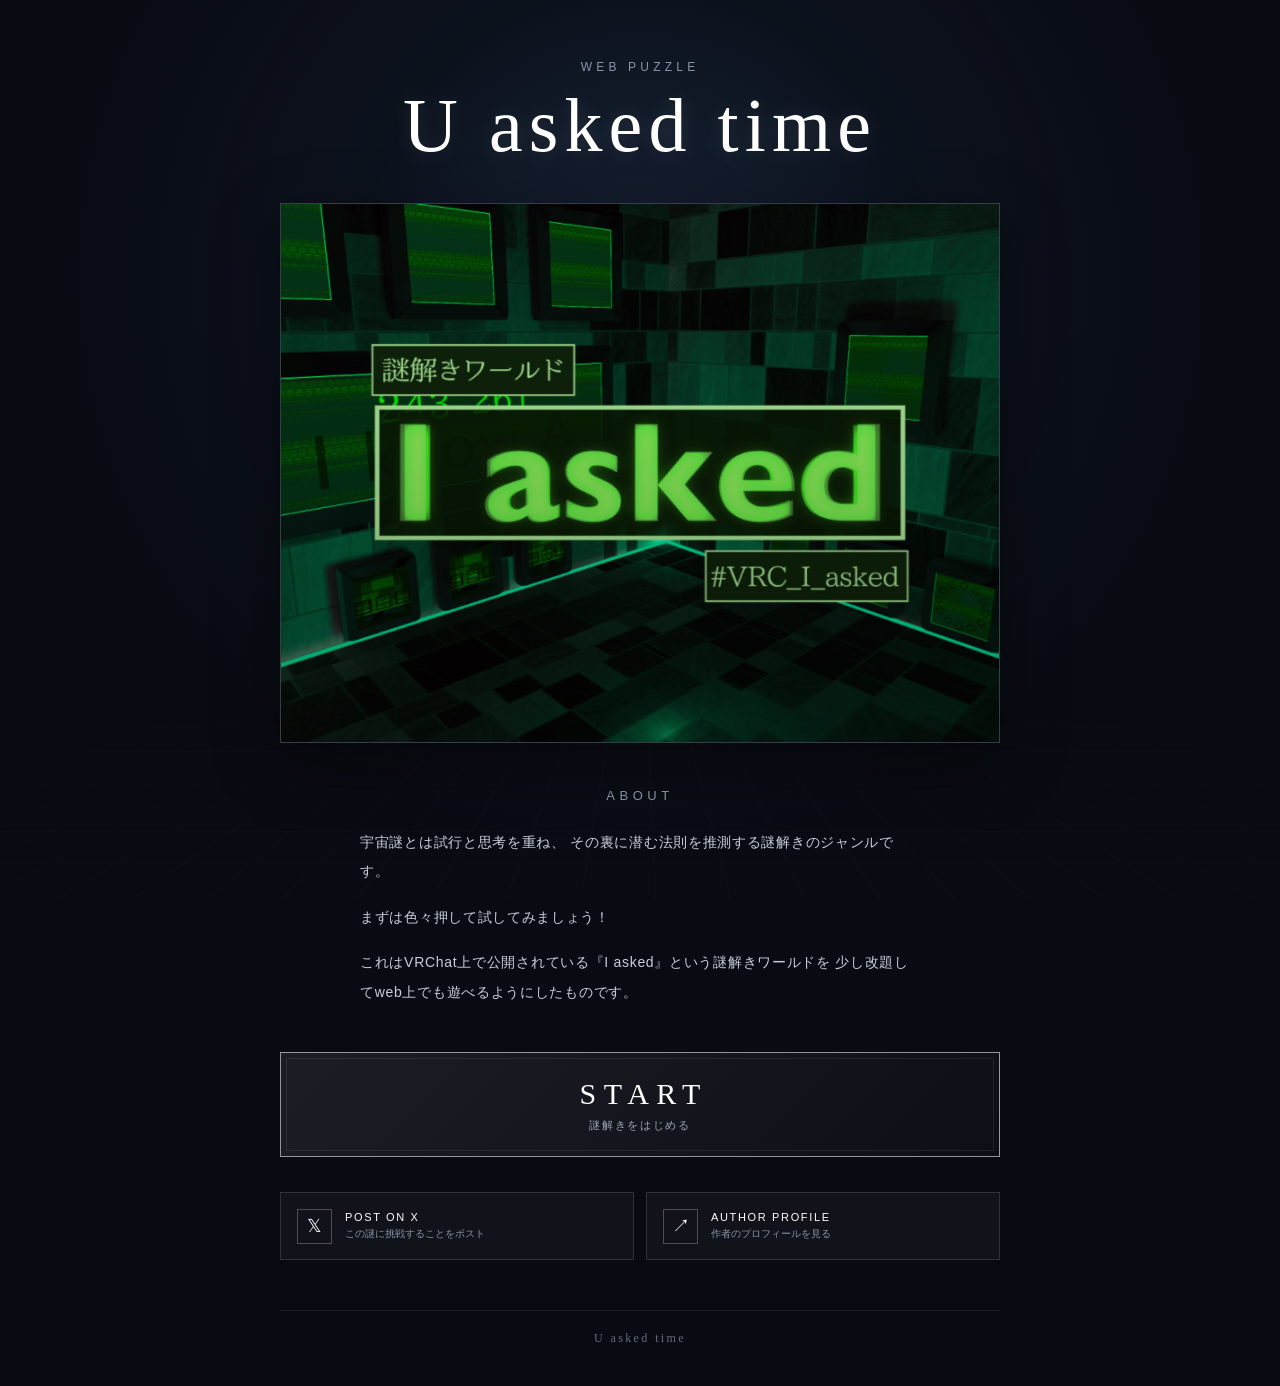
==== commit 67121dfb: "Add files via upload" ====
--- a/index.html
+++ b/index.html
@@ -6,7 +6,15 @@
     <meta name="viewport" content="width=device-width, initial-scale=1.0">
 
     <title>U asked time</title>
-
+<!-- Google tag (gtag.js) -->
+<script async src="https://www.googletagmanager.com/gtag/js?id=G-1TYFJ009RV"></script>
+<script>
+  window.dataLayer = window.dataLayer || [];
+  function gtag(){dataLayer.push(arguments);}
+  gtag('js', new Date());
+
+  gtag('config', 'G-1TYFJ009RV');
+</script>
     <!-- ============================================================
          SEO
          ============================================================ -->
@@ -108,9 +116,6 @@
                     U asked time
                 </h1>
 
-                <p class="title-line">
-                    — 時は、問いかける。 —
-                </p>
 
             </header>
 
